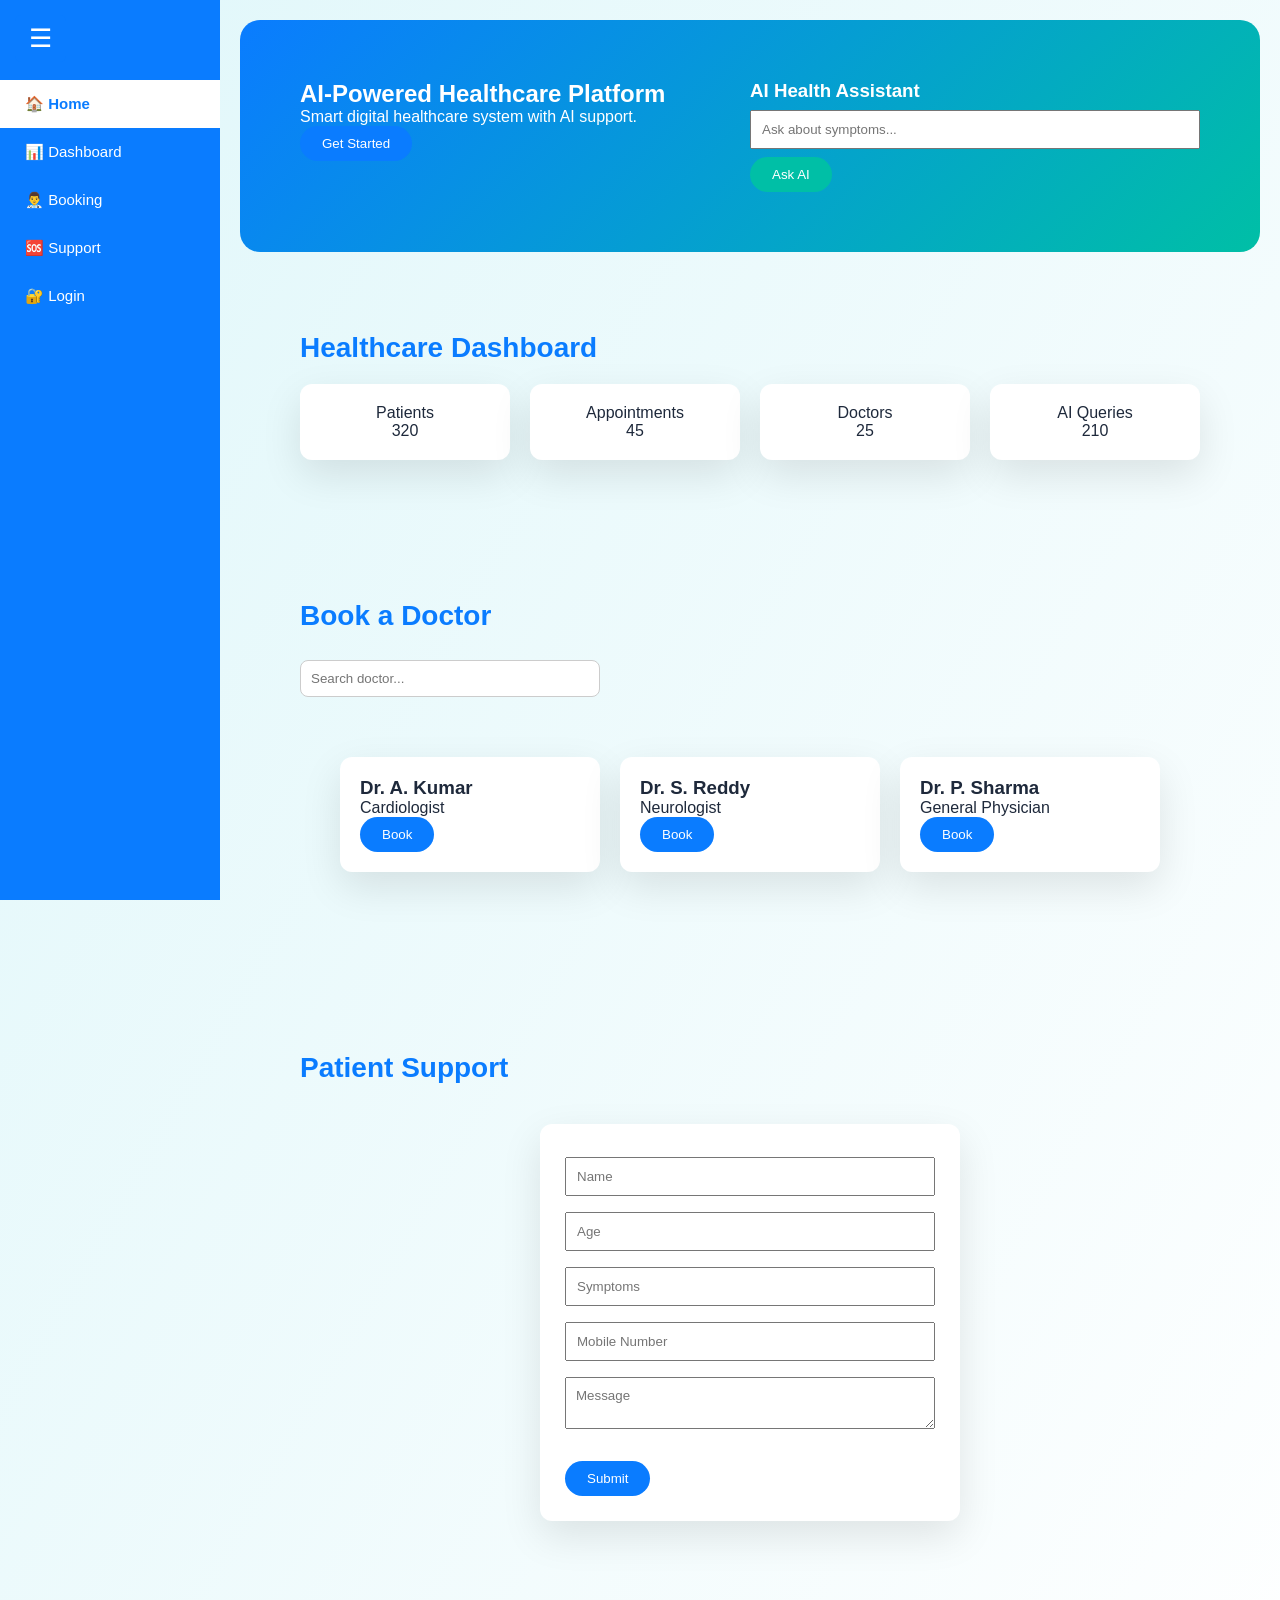
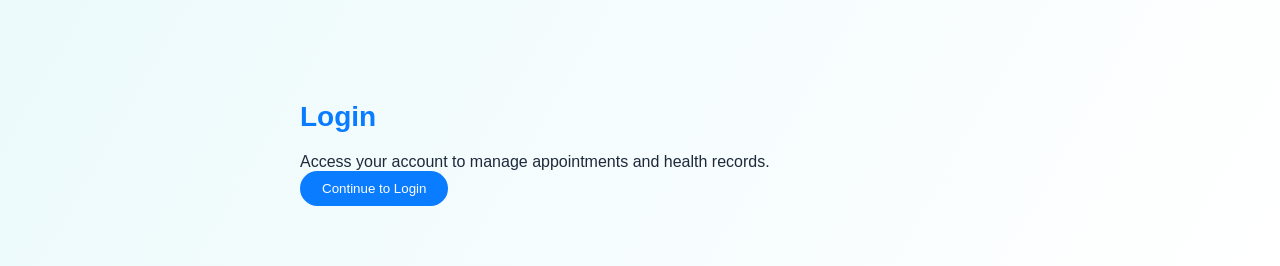
==== index.html @ e3f3ba68 "initial commit" ====
<!DOCTYPE html>
<html>
<head>
  <title>Smart Healthcare App</title>
  <link rel="stylesheet" href="assets/css/main.css">
</head>
<body>
  <!-- HAMBURGER BUTTON -->
<div class="menu-toggle" onclick="toggleSidebar()">
  ☰
</div>

<!-- ================= SIDEBAR ================= -->
<div class="sidebar"  id="sidebar">
  <a href="#home" class="side-link active">🏠 Home</a>
  <a href="#dashboard" class="side-link">📊 Dashboard</a>
  <a href="#booking" class="side-link">👨‍⚕️ Booking</a>
  <a href="#support" class="side-link">🆘 Support</a>
  <a href="#login" class="side-link">🔐 Login</a>
</div>

<!-- ================= MAIN CONTENT ================= -->
<div class="main-content">

  <!-- ================= HERO SECTION ================= -->
  <section class="hero reveal" id="home">
    <div>
      <h1>AI-Powered Healthcare Platform</h1>
      <p>Smart digital healthcare system with AI support.</p>
      <button class="btn btn-primary">Get Started</button>
    </div>

    <div class="ai-box">
      <h3>AI Health Assistant</h3>
      <div class="ai-messages" id="aiMessages"></div>
      <input type="text" id="aiInput" placeholder="Ask about symptoms...">
      <button class="btn btn-secondary" onclick="askAI()">Ask AI</button>
    </div>
  </section>

  <!-- ================= DASHBOARD SECTION ================= -->
  <section class="section reveal" id="dashboard">
    <h2>Healthcare Dashboard</h2>
    <div class="stats-grid">
      <div class="stat-card">Patients <p>320</p></div>
      <div class="stat-card">Appointments <p>45</p></div>
      <div class="stat-card">Doctors <p>25</p></div>
      <div class="stat-card">AI Queries <p>210</p></div>
    </div>
  </section>

  <!-- ================= BOOK DOCTOR SECTION ================= -->
  <section class="section reveal" id="booking">
    <h2>Book a Doctor</h2>

    <input type="text" id="searchDoctor" placeholder="Search doctor..." class="search-box">

    <div class="cards" id="doctorList">
      <div class="card doctor">
        <h3>Dr. A. Kumar</h3>
        <p>Cardiologist</p>
        <button class="btn btn-primary">Book</button>
      </div>

      <div class="card doctor">
        <h3>Dr. S. Reddy</h3>
        <p>Neurologist</p>
        <button class="btn btn-primary">Book</button>
      </div>

      <div class="card doctor">
        <h3>Dr. P. Sharma</h3>
        <p>General Physician</p>
        <button class="btn btn-primary">Book</button>
      </div>
    </div>
  </section>

  <!-- ================= SUPPORT SECTION ================= -->
  <section class="section reveal" id="support">
    <h2>Patient Support</h2>
    <div class="form-section">
      <form id="supportForm">
        <input type="text" placeholder="Name" required>
        <input type="number" placeholder="Age" required>
        <input type="text" placeholder="Symptoms" required>
        <input type="tel" placeholder="Mobile Number" required>
        <textarea placeholder="Message"></textarea>
        <button class="btn btn-primary">Submit</button>
      </form>
    </div>
  </section>

  <!-- ================= LOGIN SECTION ================= -->
  <section class="section reveal" id="login">
  <h2>Login</h2>
  <p>Access your account to manage appointments and health records.</p>

  <button class="btn btn-primary" onclick="location.href='login.html'">
    Continue to Login
  </button>
</section>


</div>
<script src="assets/js/ai.js"></script>
<script>
document.getElementById("searchDoctor").addEventListener("keyup", function() {
  let value = this.value.toLowerCase();
  document.querySelectorAll(".doctor").forEach(doc => {
    doc.style.display = doc.innerText.toLowerCase().includes(value) ? "block" : "none";
  });
});

document.getElementById("supportForm").addEventListener("submit", function(e) {
  e.preventDefault();
  alert("Support request submitted successfully!");
});
</script>

<script>
const navLinks = document.querySelectorAll(".navbar a[href^='#']");
const sections = document.querySelectorAll("section[id]");

window.addEventListener("scroll", () => {
  let scrollPos = window.scrollY + 120;

  sections.forEach(section => {
    if (
      scrollPos >= section.offsetTop &&
      scrollPos < section.offsetTop + section.offsetHeight
    ) {
      navLinks.forEach(link => {
        link.classList.remove("active");
        if (link.getAttribute("href") === "#" + section.id) {
          link.classList.add("active");
        }
      });
    }
  });
});
</script>

<script>
const reveals = document.querySelectorAll(".reveal");

function revealOnScroll() {
  const windowHeight = window.innerHeight;
  const revealPoint = 100;

  reveals.forEach(section => {
    const sectionTop = section.getBoundingClientRect().top;

    if (sectionTop < windowHeight - revealPoint) {
      section.classList.add("active");
    }
  });
}

// Run on scroll
window.addEventListener("scroll", revealOnScroll);

// Run once on page load
revealOnScroll();
</script>
<script>
const sideLinks = document.querySelectorAll(".side-link");
const sectionElements = document.querySelectorAll("section[id]");

window.addEventListener("scroll", () => {
  let scrollPos = window.scrollY + 150;

  sectionElements.forEach(section => {
    if (
      scrollPos >= section.offsetTop &&
      scrollPos < section.offsetTop + section.offsetHeight
    ) {
      sideLinks.forEach(link => {
        link.classList.remove("active");
        if (link.getAttribute("href") === "#" + section.id) {
          link.classList.add("active");
        }
      });
    }
  });
});
</script>
<script>
function toggleSidebar() {
  const sidebar = document.getElementById("sidebar");
  const main = document.querySelector(".main-content");

  sidebar.classList.toggle("closed");
  main.classList.toggle("full");
}
</script>

</body>
</html>
---- assets/css/main.css ----
:root {
  --primary: #0a7cff;
  --secondary: #00bfa6;
  --dark: #1e293b;
  --light: #ffffff;
  --shadow: 0 15px 40px rgba(0,0,0,0.1);
}

* {
  margin: 0;
  padding: 0;
  box-sizing: border-box;
  font-family: "Segoe UI", sans-serif;
}

body {
  background: linear-gradient(120deg, #e0f7fa, #ffffff);
  color: var(--dark);
}

/* ===== BUTTONS ===== */
.btn {
  padding: 10px 22px;
  border-radius: 20px;
  border: none;
  cursor: pointer;
}

.btn-primary {
  background: var(--primary);
  color: white;
}

.btn-secondary {
  background: var(--secondary);
  color: white;
}

/* ===== HERO ===== */
.hero {
  background: linear-gradient(135deg, #0a7cff, #00bfa6);
  color: white;
  padding: 60px;
  margin: 20px;
  border-radius: 20px;
  display: grid;
  grid-template-columns: 1fr 1fr;
}

/* ===== CARDS ===== */
.cards {
  display: grid;
  grid-template-columns: repeat(auto-fit, minmax(200px, 1fr));
  gap: 20px;
  padding: 40px;
}

.card {
  background: white;
  padding: 20px;
  border-radius: 12px;
  box-shadow: var(--shadow);
}

/* ===== COMMON SECTION ===== */
.section {
  padding: 60px 80px;
  margin-top: 20px;
}

.section h2 {
  font-size: 28px;
  margin-bottom: 20px;
  color: var(--primary);
}

/* ===== DASHBOARD ===== */
.stats-grid {
  display: grid;
  grid-template-columns: repeat(auto-fit, minmax(200px, 1fr));
  gap: 20px;
}

.stat-card {
  background: white;
  padding: 20px;
  border-radius: 12px;
  box-shadow: var(--shadow);
  text-align: center;
  transition: 0.3s;
}

.stat-card:hover {
  transform: translateY(-8px);
  background: linear-gradient(135deg, #0a7cff, #00bfa6);
  color: white;
}

/* ===== DOCTOR SEARCH ===== */
.search-box {
  width: 300px;
  padding: 10px;
  margin-bottom: 20px;
  border-radius: 8px;
  border: 1px solid #ccc;
}

/* ===== FORMS ===== */
.form-section {
  width: 420px;
  margin: 40px auto;
  background: white;
  padding: 25px;
  border-radius: 12px;
  box-shadow: var(--shadow);
}

input, textarea {
  width: 100%;
  margin: 8px 0;
  padding: 10px;
}

/* Support Form */
.form-section label {
  display: block;
  margin-top: 12px;
  font-weight: 600;
}

.form-section button {
  margin-top: 20px;
}

/* ===== AUTH (if used later) ===== */
.auth-section {
  background: #f0f7ff;
}

.auth-container {
  display: flex;
  gap: 40px;
  justify-content: center;
  flex-wrap: wrap;
}

.auth-box {
  background: white;
  padding: 30px;
  width: 320px;
  border-radius: 14px;
  box-shadow: var(--shadow);
  transition: 0.3s;
}

.auth-box:hover {
  transform: scale(1.03);
}

.auth-box input {
  width: 100%;
  margin: 8px 0;
  padding: 10px;
  border-radius: 6px;
  border: 1px solid #ccc;
}

/* ===== SMOOTH SCROLL ===== */
html {
  scroll-behavior: smooth;
}

/* ===== SCROLL ANIMATION ===== */
.reveal {
  opacity: 0;
  transform: translateY(40px);
  transition: all 0.8s ease;
}

.reveal.active {
  opacity: 1;
  transform: translateY(0);
}

/* ===== SIDEBAR (ONLY NAVIGATION NOW) ===== */
.sidebar {
  position: fixed;
  left: 0;
  top: 0;
  width: 220px;
  height: 100vh;
  background: #0a7cff;
  padding-top: 80px;
  display: flex;
  flex-direction: column;
  z-index: 1001;
}

.side-link {
  color: white;
  text-decoration: none;
  padding: 15px 25px;
  font-size: 15px;
  transition: 0.3s;
}

.side-link:hover {
  background: rgba(255,255,255,0.15);
}

.side-link.active {
  background: white;
  color: #0a7cff;
  font-weight: bold;
}

/* Push main content right */
.main-content {
  margin-left: 220px;
}

/* ===== NOTIFICATION ===== */
.notification-box {
  position: fixed;
  right: 20px;
  bottom: 20px;
  width: 260px;
  background: white;
  padding: 15px;
  border-radius: 10px;
  box-shadow: var(--shadow);
}
/* ===== HAMBURGER BUTTON ===== */
.menu-toggle {
  position: fixed;
  top: 15px;
  left: 15px;
  font-size: 26px;
  background: #0a7cff;
  color: white;
  padding: 8px 14px;
  border-radius: 6px;
  cursor: pointer;
  z-index: 1100;
}

/* ===== SIDEBAR HIDDEN STATE ===== */
.sidebar {
  transition: transform 0.3s ease;
}

.sidebar.closed {
  transform: translateX(-100%);
}

/* ===== MAIN CONTENT ADJUST ===== */
.main-content {
  transition: margin-left 0.3s ease;
}

.main-content.full {
  margin-left: 0;
}
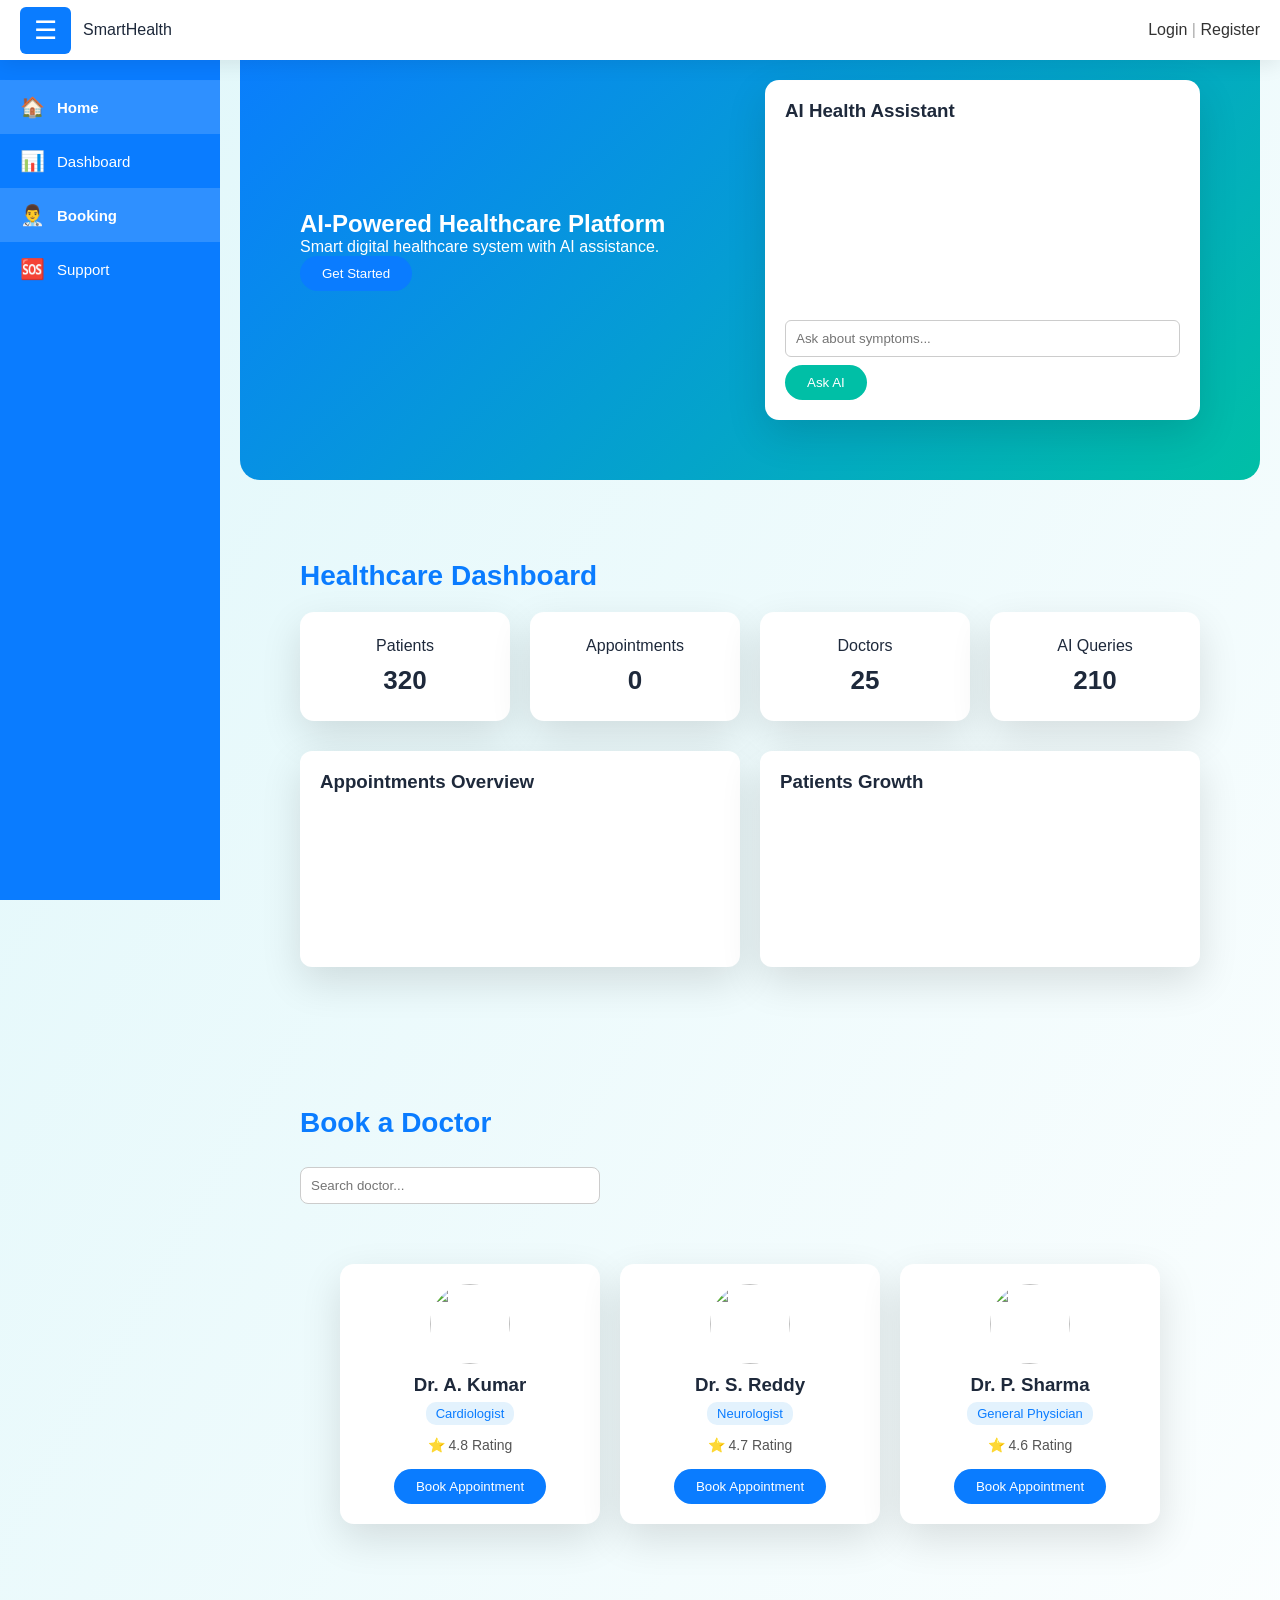
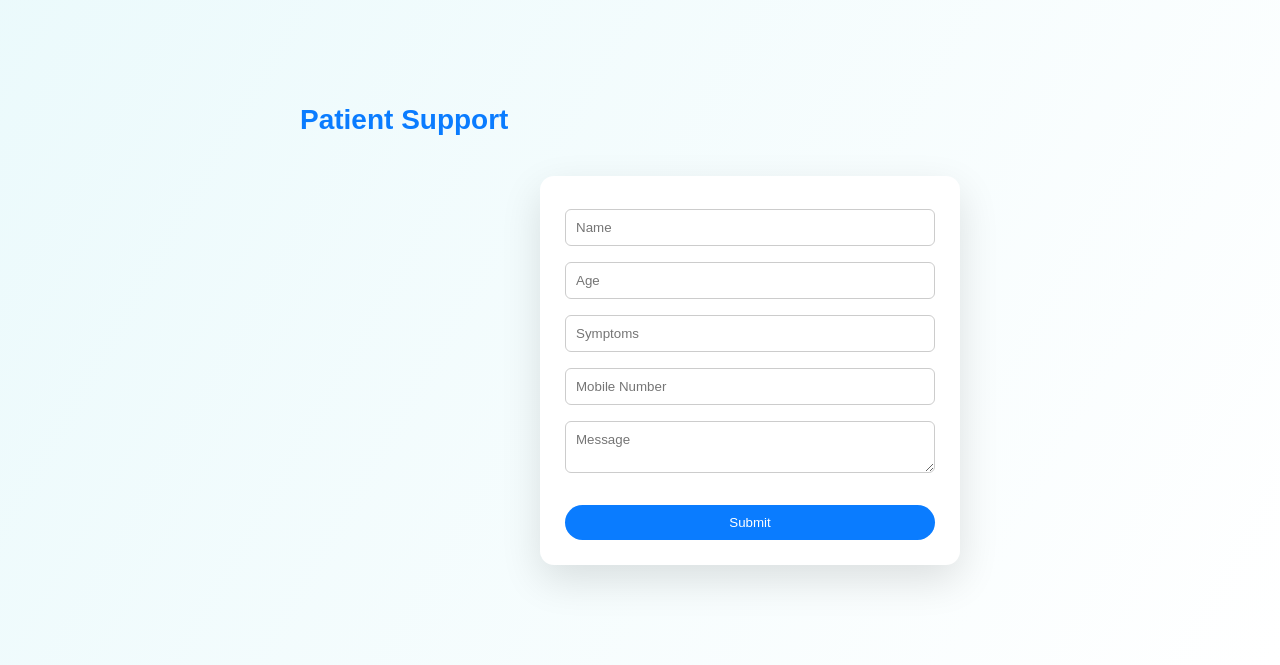
==== commit 989545c8: "update UI" ====
--- a/index.html
+++ b/index.html
@@ -1,197 +1,557 @@
 <!DOCTYPE html>
 <html>
 <head>
-  <title>Smart Healthcare App</title>
-  <link rel="stylesheet" href="assets/css/main.css">
+<title>Smart Healthcare Platform</title>
+
+<link rel="stylesheet" href="assets/css/main.css">
+<link rel="manifest" href="manifest.json">
+<meta name="viewport" content="width=device-width, initial-scale=1">
+
 </head>
+
 <body>
-  <!-- HAMBURGER BUTTON -->
-<div class="menu-toggle" onclick="toggleSidebar()">
-  ☰
-</div>
-
-<!-- ================= SIDEBAR ================= -->
-<div class="sidebar"  id="sidebar">
-  <a href="#home" class="side-link active">🏠 Home</a>
-  <a href="#dashboard" class="side-link">📊 Dashboard</a>
-  <a href="#booking" class="side-link">👨‍⚕️ Booking</a>
-  <a href="#support" class="side-link">🆘 Support</a>
-  <a href="#login" class="side-link">🔐 Login</a>
-</div>
-
-<!-- ================= MAIN CONTENT ================= -->
+<!-- TOP HEADER -->
+<header class="top-header">
+
+<!-- LEFT SIDE -->
+  <div class="header-left">
+    <div class="menu-toggle" onclick="toggleSidebar()">☰</div>
+    <div class="logo">SmartHealth</div>
+  </div>
+
+  <!-- RIGHT SIDE -->
+  <div class="top-actions">
+
+    <div id="authLinks">
+      <a href="login.html" class="auth-link">Login</a>
+      <span class="divider">|</span>
+      <a href="register.html" class="auth-link">Register</a>
+    </div>
+
+  </div>
+
+    <!-- USER INFO (shown when logged in) -->
+    <div id="userInfo" class="user-info" style="display:none">
+
+      <!-- Notification Bell -->
+      <div class="notification-icon">
+        🔔
+        <div class="notification-dropdown" id="notificationDropdown">
+          <p>No new notifications</p>
+        </div>
+      </div>
+
+      <!-- Username -->
+      <span id="userName">Hi User</span>
+
+      <!-- Profile Menu -->
+      <div class="profile-menu">
+
+        <img src="assets/images/profile.png"
+        class="profile-icon"
+        onclick="toggleProfileMenu()">
+
+        <div class="profile-dropdown" id="profileDropdown">
+
+          <a href="dashboard.html">Dashboard</a>
+          <a href="#">Profile</a>
+          <a href="#" onclick="logout()">Logout</a>
+
+        </div>
+
+      </div>
+
+    </div>
+
+  </div>
+
+</header>
+
+
+<!-- SIDEBAR -->
+<div class="sidebar" id="sidebar">
+
+<a href="#home" class="side-link active">
+<span class="icon">🏠</span>
+<span class="label">Home</span>
+</a>
+
+<a href="#dashboard" class="side-link">
+<span class="icon">📊</span>
+<span class="label">Dashboard</span>
+</a>
+
+<a href="#booking" class="side-link">
+<span class="icon">👨‍⚕️</span>
+<span class="label">Booking</span>
+</a>
+
+<a href="#support" class="side-link">
+<span class="icon">🆘</span>
+<span class="label">Support</span>
+</a>
+
+</div>
+
+<!-- MAIN CONTENT -->
 <div class="main-content">
 
-  <!-- ================= HERO SECTION ================= -->
-  <section class="hero reveal" id="home">
-    <div>
-      <h1>AI-Powered Healthcare Platform</h1>
-      <p>Smart digital healthcare system with AI support.</p>
-      <button class="btn btn-primary">Get Started</button>
-    </div>
-
-    <div class="ai-box">
-      <h3>AI Health Assistant</h3>
-      <div class="ai-messages" id="aiMessages"></div>
-      <input type="text" id="aiInput" placeholder="Ask about symptoms...">
-      <button class="btn btn-secondary" onclick="askAI()">Ask AI</button>
-    </div>
-  </section>
-
-  <!-- ================= DASHBOARD SECTION ================= -->
-  <section class="section reveal" id="dashboard">
-    <h2>Healthcare Dashboard</h2>
-    <div class="stats-grid">
-      <div class="stat-card">Patients <p>320</p></div>
-      <div class="stat-card">Appointments <p>45</p></div>
-      <div class="stat-card">Doctors <p>25</p></div>
-      <div class="stat-card">AI Queries <p>210</p></div>
-    </div>
-  </section>
-
-  <!-- ================= BOOK DOCTOR SECTION ================= -->
-  <section class="section reveal" id="booking">
-    <h2>Book a Doctor</h2>
-
-    <input type="text" id="searchDoctor" placeholder="Search doctor..." class="search-box">
-
-    <div class="cards" id="doctorList">
-      <div class="card doctor">
-        <h3>Dr. A. Kumar</h3>
-        <p>Cardiologist</p>
-        <button class="btn btn-primary">Book</button>
-      </div>
-
-      <div class="card doctor">
-        <h3>Dr. S. Reddy</h3>
-        <p>Neurologist</p>
-        <button class="btn btn-primary">Book</button>
-      </div>
-
-      <div class="card doctor">
-        <h3>Dr. P. Sharma</h3>
-        <p>General Physician</p>
-        <button class="btn btn-primary">Book</button>
-      </div>
-    </div>
-  </section>
-
-  <!-- ================= SUPPORT SECTION ================= -->
-  <section class="section reveal" id="support">
-    <h2>Patient Support</h2>
-    <div class="form-section">
-      <form id="supportForm">
-        <input type="text" placeholder="Name" required>
-        <input type="number" placeholder="Age" required>
-        <input type="text" placeholder="Symptoms" required>
-        <input type="tel" placeholder="Mobile Number" required>
-        <textarea placeholder="Message"></textarea>
-        <button class="btn btn-primary">Submit</button>
-      </form>
-    </div>
-  </section>
-
-  <!-- ================= LOGIN SECTION ================= -->
-  <section class="section reveal" id="login">
-  <h2>Login</h2>
-  <p>Access your account to manage appointments and health records.</p>
-
-  <button class="btn btn-primary" onclick="location.href='login.html'">
-    Continue to Login
-  </button>
+<!-- HERO -->
+<section class="hero reveal" id="home">
+
+<div>
+<h1>AI-Powered Healthcare Platform</h1>
+
+<p>Smart digital healthcare system with AI assistance.</p>
+
+<button class="btn btn-primary" onclick="scrollToSection('booking')">
+Get Started
+</button>
+
+</div>
+
+<!-- AI ASSISTANT -->
+<div class="ai-box">
+
+<h3>AI Health Assistant</h3>
+
+<div id="aiMessages" class="ai-messages"></div>
+
+<input
+type="text"
+id="aiInput"
+placeholder="Ask about symptoms..."
+>
+
+<button class="btn btn-secondary" onclick="askAI()">
+Ask AI
+</button>
+
+</div>
+
 </section>
 
 
-</div>
+<!-- DASHBOARD -->
+<section class="section reveal" id="dashboard">
+
+<h2>Healthcare Dashboard</h2>
+
+<div class="stats-grid">
+
+<div class="stat-card">
+Patients
+<p id="patientsCount">0</p>
+</div>
+
+<div class="stat-card">
+Appointments
+<p id="appointmentsCount">0</p>
+</div>
+
+<div class="stat-card">
+Doctors
+<p>25</p>
+</div>
+
+<div class="stat-card">
+AI Queries
+<p id="aiCount">0</p>
+</div>
+
+</div>
+
+<div class="analytics-grid">
+
+<div class="chart-card">
+<h3>Appointments Overview</h3>
+<canvas id="appointmentsChart"></canvas>
+</div>
+
+<div class="chart-card">
+<h3>Patients Growth</h3>
+<canvas id="patientsChart"></canvas>
+</div>
+
+</div>
+
+</section>
+
+
+<!-- BOOK DOCTOR -->
+<section class="section reveal" id="booking">
+
+<h2>Book a Doctor</h2>
+
+<input
+type="text"
+id="searchDoctor"
+placeholder="Search doctor..."
+class="search-box"
+>
+
+<div class="cards" id="doctorList">
+
+<!-- Doctor 1 -->
+
+<div class="card doctor">
+
+<img src="assets/images/doctor1.jpg" class="doctor-img">
+
+<h3>Dr. A. Kumar</h3>
+
+<span class="specialty">Cardiologist</span>
+
+<p class="rating">⭐ 4.8 Rating</p>
+
+<button class="btn btn-primary bookBtn">
+Book Appointment
+</button>
+
+</div>
+
+
+<!-- Doctor 2 -->
+
+<div class="card doctor">
+
+<img src="assets/images/doctor2.jpg" class="doctor-img">
+
+<h3>Dr. S. Reddy</h3>
+
+<span class="specialty">Neurologist</span>
+
+<p class="rating">⭐ 4.7 Rating</p>
+
+<button class="btn btn-primary bookBtn">
+Book Appointment
+</button>
+
+</div>
+
+
+<!-- Doctor 3 -->
+
+<div class="card doctor">
+
+<img src="assets/images/doctor3.jpg" class="doctor-img">
+
+<h3>Dr. P. Sharma</h3>
+
+<span class="specialty">General Physician</span>
+
+<p class="rating">⭐ 4.6 Rating</p>
+
+<button class="btn btn-primary bookBtn">
+Book Appointment
+</button>
+
+</div>
+
+</div>
+
+</section>
+
+<!-- SUPPORT -->
+<section class="section reveal" id="support">
+
+<h2>Patient Support</h2>
+
+<div class="form-section">
+
+<form id="supportForm">
+
+<input type="text" placeholder="Name" required>
+
+<input type="number" placeholder="Age" required>
+
+<input type="text" placeholder="Symptoms" required>
+
+<input type="tel" placeholder="Mobile Number" required>
+
+<textarea placeholder="Message"></textarea>
+
+<button class="btn btn-primary">Submit</button>
+
+</form>
+
+</div>
+
+</section>
+
+<!-- AI SCRIPT -->
 <script src="assets/js/ai.js"></script>
+<script src="https://cdn.jsdelivr.net/npm/chart.js"></script>
 <script>
-document.getElementById("searchDoctor").addEventListener("keyup", function() {
-  let value = this.value.toLowerCase();
-  document.querySelectorAll(".doctor").forEach(doc => {
-    doc.style.display = doc.innerText.toLowerCase().includes(value) ? "block" : "none";
-  });
-});
-
-document.getElementById("supportForm").addEventListener("submit", function(e) {
-  e.preventDefault();
-  alert("Support request submitted successfully!");
-});
-</script>
-
-<script>
-const navLinks = document.querySelectorAll(".navbar a[href^='#']");
+
+/* SEARCH DOCTOR */
+
+const searchDoctor = document.getElementById("searchDoctor");
+
+if(searchDoctor){
+searchDoctor.addEventListener("keyup", function(){
+
+let value = this.value.toLowerCase();
+
+document.querySelectorAll(".doctor").forEach(doc => {
+
+doc.style.display =
+doc.innerText.toLowerCase().includes(value)
+? "block"
+: "none";
+
+});
+
+});
+}
+
+
+/* BOOK APPOINTMENT */
+
+document.querySelectorAll(".bookBtn").forEach(btn => {
+
+btn.onclick = () => {
+
+let doctor =
+btn.parentElement.querySelector("h3").innerText;
+
+let list =
+JSON.parse(localStorage.getItem("appointments") || "[]");
+
+list.push({
+doctor:doctor,
+date:new Date().toLocaleDateString()
+});
+
+localStorage.setItem("appointments",JSON.stringify(list));
+
+alert("Appointment booked with " + doctor);
+
+updateDashboard();
+
+};
+
+});
+
+
+/* SUPPORT FORM */
+
+const supportForm = document.getElementById("supportForm");
+
+if(supportForm){
+supportForm.addEventListener("submit", function(e){
+
+e.preventDefault();
+
+alert("Support request submitted successfully!");
+
+});
+}
+
+
+/* DASHBOARD COUNTERS */
+
+function updateDashboard(){
+
+let appointments =
+JSON.parse(localStorage.getItem("appointments") || "[]");
+
+const appointmentCount =
+document.getElementById("appointmentsCount");
+
+if(appointmentCount){
+appointmentCount.innerText = appointments.length;
+}
+
+}
+
+updateDashboard();
+
+const patientsCount = document.getElementById("patientsCount");
+const aiCount = document.getElementById("aiCount");
+
+if(patientsCount) patientsCount.innerText = 320;
+if(aiCount) aiCount.innerText = 210;
+
+
+/* SIDEBAR TOGGLE */
+
+function toggleSidebar(){
+
+const sidebar = document.getElementById("sidebar");
+const main = document.querySelector(".main-content");
+
+sidebar.classList.toggle("collapsed");
+main.classList.toggle("expanded");
+
+}
+
+
+/* PROFILE MENU TOGGLE */
+
+function toggleProfileMenu(){
+
+const menu=document.getElementById("profileDropdown");
+
+menu.style.display =
+menu.style.display==="flex" ? "none" : "flex";
+
+}
+
+/* CHECK LOGIN STATUS */
+
+function checkLogin(){
+
+const loggedIn = localStorage.getItem("loggedIn");
+
+if(loggedIn){
+
+document.getElementById("authLinks").style.display="none";
+document.getElementById("userInfo").style.display="flex";
+
+let name=localStorage.getItem("userName") || "User";
+document.getElementById("userName").innerText="Hi "+name;
+
+}else{
+
+document.getElementById("authLinks").style.display="block";
+document.getElementById("userInfo").style.display="none";
+
+}
+
+}
+
+/* LOGOUT */
+
+function logout(){
+
+localStorage.removeItem("loggedIn");
+
+location.reload();
+
+}
+
+checkLogin();
+
+/* SCROLL TO SECTION */
+
+function scrollToSection(id){
+document.getElementById(id).scrollIntoView({
+behavior:"smooth"
+});
+}
+
+
+/* SCROLL ANIMATION */
+
+const reveals = document.querySelectorAll(".reveal");
+
+function revealOnScroll(){
+
+const windowHeight = window.innerHeight;
+const revealPoint = 100;
+
+reveals.forEach(section => {
+
+const sectionTop = section.getBoundingClientRect().top;
+
+if(sectionTop < windowHeight - revealPoint){
+section.classList.add("active");
+}
+
+});
+
+}
+
+window.addEventListener("scroll", revealOnScroll);
+
+revealOnScroll();
+
+/* SIDEBAR ACTIVE SECTION ON SCROLL */
+
+const sideLinks = document.querySelectorAll(".side-link");
 const sections = document.querySelectorAll("section[id]");
 
 window.addEventListener("scroll", () => {
-  let scrollPos = window.scrollY + 120;
-
-  sections.forEach(section => {
-    if (
-      scrollPos >= section.offsetTop &&
-      scrollPos < section.offsetTop + section.offsetHeight
-    ) {
-      navLinks.forEach(link => {
-        link.classList.remove("active");
-        if (link.getAttribute("href") === "#" + section.id) {
-          link.classList.add("active");
-        }
-      });
-    }
-  });
-});
-</script>
-
-<script>
-const reveals = document.querySelectorAll(".reveal");
-
-function revealOnScroll() {
-  const windowHeight = window.innerHeight;
-  const revealPoint = 100;
-
-  reveals.forEach(section => {
-    const sectionTop = section.getBoundingClientRect().top;
-
-    if (sectionTop < windowHeight - revealPoint) {
-      section.classList.add("active");
-    }
-  });
-}
-
-// Run on scroll
-window.addEventListener("scroll", revealOnScroll);
-
-// Run once on page load
-revealOnScroll();
-</script>
-<script>
-const sideLinks = document.querySelectorAll(".side-link");
-const sectionElements = document.querySelectorAll("section[id]");
-
-window.addEventListener("scroll", () => {
-  let scrollPos = window.scrollY + 150;
-
-  sectionElements.forEach(section => {
-    if (
-      scrollPos >= section.offsetTop &&
-      scrollPos < section.offsetTop + section.offsetHeight
-    ) {
-      sideLinks.forEach(link => {
-        link.classList.remove("active");
-        if (link.getAttribute("href") === "#" + section.id) {
-          link.classList.add("active");
-        }
-      });
-    }
-  });
-});
-</script>
-<script>
-function toggleSidebar() {
-  const sidebar = document.getElementById("sidebar");
-  const main = document.querySelector(".main-content");
-
-  sidebar.classList.toggle("closed");
-  main.classList.toggle("full");
+
+let scrollPos = window.scrollY + 120;
+
+sections.forEach(section => {
+
+if(
+scrollPos >= section.offsetTop &&
+scrollPos < section.offsetTop + section.offsetHeight
+){
+
+sideLinks.forEach(link => {
+
+link.classList.remove("active");
+
+if(link.getAttribute("href") === "#" + section.id){
+link.classList.add("active");
+moveIndicator();
+}
+
+});
+
+}
+
+});
+
+});
+
+const indicator = document.getElementById("sidebarIndicator");
+
+function moveIndicator(){
+
+const activeLink = document.querySelector(".side-link.active");
+
+if(activeLink){
+
+indicator.style.top =
+activeLink.offsetTop + "px";
+
+indicator.style.height =
+activeLink.offsetHeight + "px";
+
+}
+
+}
+
+window.addEventListener("scroll", moveIndicator);
+window.addEventListener("load", moveIndicator);
+
+const ctx1 = document.getElementById("appointmentsChart");
+
+if(ctx1){
+new Chart(ctx1,{
+type:"line",
+data:{
+labels:["Mon","Tue","Wed","Thu","Fri","Sat"],
+datasets:[{
+label:"Appointments",
+data:[12,19,8,15,22,18],
+borderColor:"#0a7cff",
+fill:false
+}]
+}
+});
+}
+
+const ctx2 = document.getElementById("patientsChart");
+
+if(ctx2){
+new Chart(ctx2,{
+type:"bar",
+data:{
+labels:["Jan","Feb","Mar","Apr","May"],
+datasets:[{
+label:"New Patients",
+data:[120,190,150,220,180],
+backgroundColor:"#00bfa6"
+}]
+}
+});
 }
 </script>
 
--- a/assets/css/main.css
+++ b/assets/css/main.css
@@ -1,264 +1,698 @@
-:root {
-  --primary: #0a7cff;
-  --secondary: #00bfa6;
-  --dark: #1e293b;
-  --light: #ffffff;
-  --shadow: 0 15px 40px rgba(0,0,0,0.1);
-}
-
-* {
-  margin: 0;
-  padding: 0;
-  box-sizing: border-box;
-  font-family: "Segoe UI", sans-serif;
-}
-
-body {
-  background: linear-gradient(120deg, #e0f7fa, #ffffff);
-  color: var(--dark);
-}
-
-/* ===== BUTTONS ===== */
-.btn {
-  padding: 10px 22px;
-  border-radius: 20px;
-  border: none;
-  cursor: pointer;
-}
-
-.btn-primary {
-  background: var(--primary);
-  color: white;
-}
-
-.btn-secondary {
-  background: var(--secondary);
-  color: white;
-}
-
-/* ===== HERO ===== */
-.hero {
-  background: linear-gradient(135deg, #0a7cff, #00bfa6);
-  color: white;
-  padding: 60px;
-  margin: 20px;
-  border-radius: 20px;
-  display: grid;
-  grid-template-columns: 1fr 1fr;
-}
-
-/* ===== CARDS ===== */
-.cards {
-  display: grid;
-  grid-template-columns: repeat(auto-fit, minmax(200px, 1fr));
-  gap: 20px;
-  padding: 40px;
-}
-
-.card {
-  background: white;
-  padding: 20px;
-  border-radius: 12px;
-  box-shadow: var(--shadow);
-}
-
-/* ===== COMMON SECTION ===== */
-.section {
-  padding: 60px 80px;
-  margin-top: 20px;
-}
-
-.section h2 {
-  font-size: 28px;
-  margin-bottom: 20px;
-  color: var(--primary);
-}
-
-/* ===== DASHBOARD ===== */
-.stats-grid {
-  display: grid;
-  grid-template-columns: repeat(auto-fit, minmax(200px, 1fr));
-  gap: 20px;
-}
-
-.stat-card {
-  background: white;
-  padding: 20px;
-  border-radius: 12px;
-  box-shadow: var(--shadow);
-  text-align: center;
-  transition: 0.3s;
-}
-
-.stat-card:hover {
-  transform: translateY(-8px);
-  background: linear-gradient(135deg, #0a7cff, #00bfa6);
-  color: white;
-}
-
-/* ===== DOCTOR SEARCH ===== */
-.search-box {
-  width: 300px;
-  padding: 10px;
-  margin-bottom: 20px;
-  border-radius: 8px;
-  border: 1px solid #ccc;
-}
-
-/* ===== FORMS ===== */
-.form-section {
-  width: 420px;
-  margin: 40px auto;
-  background: white;
-  padding: 25px;
-  border-radius: 12px;
-  box-shadow: var(--shadow);
-}
-
-input, textarea {
-  width: 100%;
-  margin: 8px 0;
-  padding: 10px;
-}
-
-/* Support Form */
-.form-section label {
-  display: block;
-  margin-top: 12px;
-  font-weight: 600;
-}
-
-.form-section button {
-  margin-top: 20px;
-}
-
-/* ===== AUTH (if used later) ===== */
-.auth-section {
-  background: #f0f7ff;
-}
-
-.auth-container {
-  display: flex;
-  gap: 40px;
-  justify-content: center;
-  flex-wrap: wrap;
-}
-
-.auth-box {
-  background: white;
-  padding: 30px;
-  width: 320px;
-  border-radius: 14px;
-  box-shadow: var(--shadow);
-  transition: 0.3s;
-}
-
-.auth-box:hover {
-  transform: scale(1.03);
-}
-
-.auth-box input {
-  width: 100%;
-  margin: 8px 0;
-  padding: 10px;
-  border-radius: 6px;
-  border: 1px solid #ccc;
-}
-
-/* ===== SMOOTH SCROLL ===== */
-html {
-  scroll-behavior: smooth;
-}
-
-/* ===== SCROLL ANIMATION ===== */
-.reveal {
-  opacity: 0;
-  transform: translateY(40px);
-  transition: all 0.8s ease;
-}
-
-.reveal.active {
-  opacity: 1;
-  transform: translateY(0);
-}
-
-/* ===== SIDEBAR (ONLY NAVIGATION NOW) ===== */
-.sidebar {
-  position: fixed;
-  left: 0;
-  top: 0;
-  width: 220px;
-  height: 100vh;
-  background: #0a7cff;
-  padding-top: 80px;
-  display: flex;
-  flex-direction: column;
-  z-index: 1001;
-}
-
-.side-link {
-  color: white;
-  text-decoration: none;
-  padding: 15px 25px;
-  font-size: 15px;
-  transition: 0.3s;
-}
-
-.side-link:hover {
-  background: rgba(255,255,255,0.15);
-}
-
-.side-link.active {
-  background: white;
-  color: #0a7cff;
-  font-weight: bold;
-}
-
-/* Push main content right */
-.main-content {
-  margin-left: 220px;
-}
-
-/* ===== NOTIFICATION ===== */
+:root{
+--primary:#0a7cff;
+--secondary:#00bfa6;
+--dark:#1e293b;
+--light:#ffffff;
+--shadow:0 15px 40px rgba(0,0,0,0.12);
+}
+
+/* GLOBAL RESET */
+
+*{
+margin:0;
+padding:0;
+box-sizing:border-box;
+font-family:"Segoe UI",sans-serif;
+}
+
+body{
+background:linear-gradient(120deg,#e0f7fa,#ffffff);
+color:var(--dark);
+}
+
+/* BUTTONS */
+
+.btn{
+padding:10px 22px;
+border-radius:25px;
+border:none;
+cursor:pointer;
+transition:0.3s;
+}
+
+.btn-primary{
+background:var(--primary);
+color:white;
+}
+
+.btn-primary:hover{
+transform:translateY(-3px);
+box-shadow:0 10px 25px rgba(10,124,255,0.3);
+}
+
+.btn-secondary{
+background:var(--secondary);
+color:white;
+}
+
+.btn-secondary:hover{
+transform:translateY(-3px);
+box-shadow:0 10px 25px rgba(0,191,166,0.3);
+}
+
+/* HERO */
+
+.hero{
+background:linear-gradient(135deg,#0a7cff,#00bfa6);
+color:white;
+padding:60px;
+margin:20px;
+border-radius:20px;
+display:grid;
+grid-template-columns:1fr 1fr;
+align-items:center;
+gap:30px;
+}
+
+/* AI CHAT */
+
+.ai-box{
+background:white;
+padding:20px;
+border-radius:14px;
+box-shadow:var(--shadow);
+color:var(--dark);
+}
+
+.ai-messages{
+height:180px;
+overflow-y:auto;
+margin-bottom:10px;
+font-size:14px;
+}
+
+.chat{
+padding:8px;
+margin:6px 0;
+border-radius:8px;
+font-size:14px;
+}
+
+.chat.user{
+background:#e3f2fd;
+}
+
+.chat.ai{
+background:#e8f5e9;
+}
+
+/* CARDS */
+
+.cards{
+display:grid;
+grid-template-columns:repeat(auto-fit,minmax(220px,1fr));
+gap:20px;
+padding:40px;
+}
+
+.card{
+background:white;
+padding:20px;
+border-radius:14px;
+box-shadow:var(--shadow);
+transition:0.3s;
+}
+
+.card:hover{
+transform:translateY(-6px);
+box-shadow:0 20px 45px rgba(0,0,0,0.15);
+}
+
+/* SECTIONS */
+
+.section{
+padding:60px 80px;
+margin-top:20px;
+}
+
+.section h2{
+font-size:28px;
+margin-bottom:20px;
+color:var(--primary);
+}
+
+/* DASHBOARD */
+
+.stats-grid{
+display:grid;
+grid-template-columns:repeat(auto-fit,minmax(200px,1fr));
+gap:20px;
+}
+
+.stat-card{
+background:white;
+padding:25px;
+border-radius:14px;
+box-shadow:var(--shadow);
+text-align:center;
+transition:0.3s;
+}
+
+.stat-card p{
+font-size:26px;
+font-weight:bold;
+margin-top:10px;
+}
+
+.stat-card:hover{
+transform:translateY(-8px);
+background:linear-gradient(135deg,#0a7cff,#00bfa6);
+color:white;
+}
+
+/* DOCTOR SEARCH */
+
+.search-box{
+width:300px;
+padding:10px;
+margin-bottom:20px;
+border-radius:8px;
+border:1px solid #ccc;
+transition:0.2s;
+}
+
+.search-box:focus{
+border-color:var(--primary);
+box-shadow:0 0 10px rgba(10,124,255,0.2);
+}
+
+/* DOCTOR CARD */
+
+.doctor{
+text-align:center;
+}
+
+.doctor h3{
+margin-bottom:6px;
+}
+
+.doctor button{
+margin-top:10px;
+}
+
+/* FORMS */
+
+.form-section{
+width:420px;
+margin:40px auto;
+background:white;
+padding:25px;
+border-radius:14px;
+box-shadow:var(--shadow);
+}
+
+input,textarea{
+width:100%;
+margin:8px 0;
+padding:10px;
+border-radius:6px;
+border:1px solid #ccc;
+}
+
+input:focus,
+textarea:focus{
+border-color:var(--primary);
+outline:none;
+box-shadow:0 0 8px rgba(10,124,255,0.2);
+}
+
+.form-section button{
+margin-top:20px;
+width:100%;
+}
+
+/* AUTH UI */
+
+.auth-container{
+display:flex;
+gap:40px;
+justify-content:center;
+flex-wrap:wrap;
+}
+
+.auth-box{
+background:white;
+padding:30px;
+width:320px;
+border-radius:14px;
+box-shadow:var(--shadow);
+transition:0.3s;
+}
+
+.auth-box:hover{
+transform:scale(1.03);
+}
+
+/* SIDEBAR */
+.sidebar{
+position:fixed;
+left:0;
+top:0;
+width:220px;
+height:100vh;
+background:#0a7cff;
+padding-top:80px;
+display:flex;
+flex-direction:column;
+z-index:1001;
+transition:width 0.3s ease;
+}
+
+/* Collapsed sidebar */
+
+.sidebar.collapsed{
+width:70px;
+}
+
+/* Sidebar links */
+
+.side-link{
+display:flex;
+align-items:center;
+gap:12px;
+color:white;
+text-decoration:none;
+padding:15px 20px;
+font-size:15px;
+transition:0.3s;
+position:relative;
+}
+
+/* Icon */
+
+.icon{
+font-size:20px;
+min-width:25px;
+text-align:center;
+}
+
+/* Label text */
+
+.label{
+white-space:nowrap;
+transition:opacity 0.3s;
+}
+
+/* Hide labels when collapsed */
+
+.sidebar.collapsed .label{
+opacity:0;
+pointer-events:none;
+}
+
+/* Hover */
+
+.side-link:hover{
+background:rgba(255,255,255,0.15);
+}
+
+/* Active link */
+
+.side-link.active{
+background:rgba(255,255,255,0.15);
+font-weight:bold;
+}
+
+/* Sliding indicator */
+
+.sidebar-indicator{
+position:absolute;
+left:0;
+width:4px;
+height:40px;
+background:#00bfa6;
+transition:top 0.3s ease;
+}
+
+/* MAIN CONTENT */
+
+.main-content{
+margin-left:220px;
+transition:margin-left 0.3s ease;
+}
+
+/* when sidebar collapses */
+
+.main-content.expanded{
+margin-left:70px;
+}
+/* HAMBURGER */
+
+.menu-toggle{
+font-size:26px;
+background:#0a7cff;
+color:white;
+padding:8px 14px;
+border-radius:6px;
+cursor:pointer;
+z-index:2000;
+}
+
+/* SIDEBAR COLLAPSE */
+
+.sidebar.closed{
+transform:translateX(-100%);
+}
+
+.main-content.full{
+margin-left:0;
+}
+
+/* NOTIFICATIONS */
+
 .notification-box {
-  position: fixed;
-  right: 20px;
-  bottom: 20px;
-  width: 260px;
-  background: white;
-  padding: 15px;
-  border-radius: 10px;
-  box-shadow: var(--shadow);
-}
-/* ===== HAMBURGER BUTTON ===== */
-.menu-toggle {
-  position: fixed;
-  top: 15px;
-  left: 15px;
-  font-size: 26px;
-  background: #0a7cff;
-  color: white;
-  padding: 8px 14px;
-  border-radius: 6px;
-  cursor: pointer;
-  z-index: 1100;
-}
-
-/* ===== SIDEBAR HIDDEN STATE ===== */
-.sidebar {
-  transition: transform 0.3s ease;
-}
-
-.sidebar.closed {
-  transform: translateX(-100%);
-}
-
-/* ===== MAIN CONTENT ADJUST ===== */
-.main-content {
-  transition: margin-left 0.3s ease;
-}
-
-.main-content.full {
-  margin-left: 0;
-}
-
+
+position: fixed;
+right: 20px;
+bottom: 20px;
+
+width: 280px;
+
+background: white;
+border-radius: 12px;
+
+box-shadow: 0 15px 40px rgba(0,0,0,0.15);
+
+padding: 18px;
+
+z-index: 1000;
+
+animation: slideUp 0.4s ease;
+
+}
+
+/* Title */
+
+.notification-box h4{
+margin-bottom:10px;
+font-size:16px;
+color:var(--primary);
+}
+
+/* List */
+
+.notification-box ul{
+list-style:none;
+padding:0;
+margin:0;
+}
+
+/* Individual Notification */
+
+.notification-box li{
+
+background:#f5f7fb;
+
+margin-bottom:8px;
+
+padding:10px;
+
+border-radius:8px;
+
+font-size:14px;
+
+border-left:4px solid var(--primary);
+
+transition:0.2s;
+
+}
+
+/* Hover Effect */
+
+.notification-box li:hover{
+
+background:#e9f2ff;
+transform:translateX(4px);
+
+}
+
+/* Animation */
+
+@keyframes slideUp{
+
+from{
+transform:translateY(50px);
+opacity:0;
+}
+
+to{
+transform:translateY(0);
+opacity:1;
+}
+
+}
+
+/* Mobile Responsive */
+
+@media (max-width:600px){
+
+.notification-box{
+
+right:10px;
+left:10px;
+width:auto;
+
+}
+
+}
+/* SCROLL ANIMATION */
+
+.reveal{
+opacity:0;
+transform:translateY(40px);
+transition:all 0.8s ease;
+}
+
+.reveal.active{
+opacity:1;
+transform:translateY(0);
+}
+
+/* RESPONSIVE */
+
+@media(max-width:900px){
+
+.hero{
+grid-template-columns:1fr;
+}
+
+.section{
+padding:40px;
+}
+
+.main-content{
+
+margin-left:220px;
+margin-top:70px;
+padding:20px;
+}
+.sidebar{
+transform:translateX(-100%);
+}
+
+}
+
+.top-header{
+position:fixed;
+top:0;
+left:0;
+right:0;
+height:60px;
+
+display:flex;
+justify-content:space-between;
+align-items:center;
+
+padding:0 20px;
+
+background:white;
+
+box-shadow:0 5px 20px rgba(0,0,0,0.08);
+
+z-index:1200;
+}
+
+/* left part */
+
+.header-left{
+display:flex;
+align-items:center;
+gap:12px;
+}
+
+/* right part */
+
+.top-actions{
+display:flex;
+align-items:center;
+gap:10px;
+}
+
+/* login register */
+
+.auth-link{
+text-decoration:none;
+color:#333;
+font-weight:500;
+}
+
+.divider{
+color:#aaa;
+}
+
+.user-info{
+display:flex;
+align-items:center;
+gap:15px;
+}
+
+.profile-icon{
+width:36px;
+height:36px;
+border-radius:50%;
+cursor:pointer;
+border:2px solid var(--primary);
+}
+
+.profile-menu{
+position:relative;
+}
+
+.profile-dropdown{
+position:absolute;
+top:50px;
+right:0;
+background:white;
+border-radius:10px;
+box-shadow:var(--shadow);
+display:none;
+flex-direction:column;
+width:150px;
+}
+
+.profile-dropdown a{
+padding:10px;
+text-decoration:none;
+color:var(--dark);
+border-bottom:1px solid #eee;
+}
+
+.profile-dropdown a:hover{
+background:#f5f7fb;
+}
+
+.notification-icon{
+position:relative;
+cursor:pointer;
+font-size:18px;
+}
+
+.notification-dropdown{
+position:absolute;
+top:35px;
+right:0;
+background:white;
+width:220px;
+border-radius:10px;
+box-shadow:var(--shadow);
+padding:10px;
+display:none;
+}
+
+.analytics-grid{
+display:grid;
+grid-template-columns:repeat(auto-fit,minmax(300px,1fr));
+gap:20px;
+margin-top:30px;
+}
+
+.chart-card{
+background:white;
+padding:20px;
+border-radius:12px;
+box-shadow:var(--shadow);
+}
+
+.appointment-table{
+width:100%;
+border-collapse:collapse;
+background:white;
+box-shadow:var(--shadow);
+margin-top:20px;
+}
+
+.appointment-table th,
+.appointment-table td{
+padding:12px;
+border-bottom:1px solid #eee;
+text-align:left;
+}
+
+.status.confirmed{
+color:green;
+font-weight:bold;
+}
+
+.status.pending{
+color:orange;
+font-weight:bold;
+}
+
+.doctor-img{
+width:80px;
+height:80px;
+border-radius:50%;
+object-fit:cover;
+margin-bottom:10px;
+}
+
+.specialty{
+display:inline-block;
+background:#e3f2fd;
+color:#0a7cff;
+padding:4px 10px;
+border-radius:10px;
+font-size:13px;
+margin-bottom:6px;
+}
+
+.rating{
+font-size:14px;
+color:#555;
+margin:6px 0;
+}
+
+.doctor{
+text-align:center;
+transition:0.3s;
+}
+
+.doctor:hover{
+transform:translateY(-6px);
+}
+
+html{
+scroll-behavior:smooth;
+}
+
+.icon{
+font-size:20px;
+min-width:25px;
+text-align:center;
+}
+
+.label{
+white-space:nowrap;
+transition:opacity 0.3s;
+}
+
+/* hide text when collapsed */
+
+.sidebar.collapsed .label{
+opacity:0;
+width:0;
+overflow:hidden;
+}
+.sidebar.collapsed .side-link{
+justify-content:center;
+}
